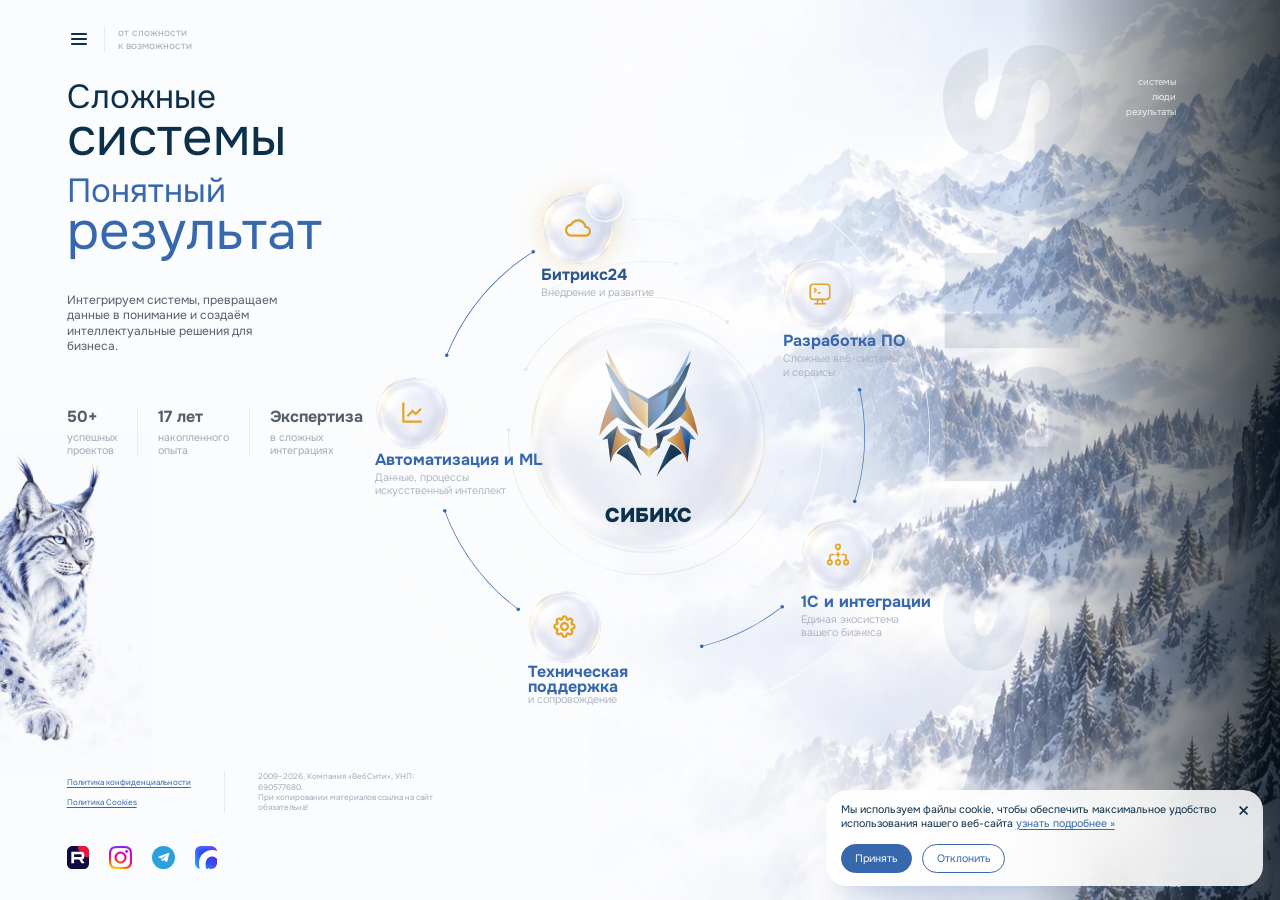
==== index.html @ 46ee2eb7 "first commit" ====
<!DOCTYPE html>
<html lang="ru">
  <head>
    <meta charset="UTF-8">
    <meta name="viewport" content="width=device-width, initial-scale=1.0">
    <meta name="description" content="Сибикс — интеграция систем, внедрение Битрикс24 и интеллектуальные решения для бизнеса.">
    <title>
      Сибикс — сложные системы, понятный результат
    </title>
    <link rel="icon" href="assets/implementation-img.svg" type="image/svg+xml">
    <link rel="stylesheet" href="css/style.css">
    <script src="js/main.js" defer>
    </script>
  </head>
  <body class="home">
    <header class="home-header">
      <button class="menu-toggle" type="button" aria-label="Открыть меню" aria-expanded="false" aria-controls="navigation">
        <img class="" src="assets/home-imgMenu.svg" alt="">
      </button>
      <p class="home-header__tagline">
        от сложности
        <br>
        к возможности
      </p>
      <nav class="navigation" id="navigation" aria-label="Основная навигация">
        <a class="navigation__link" href="implementation.html">
          Битрикс24
        </a>
        <a class="navigation__link" href="implementation.html#work">
          Разработка
        </a>
        <a class="navigation__link" href="implementation.html#work">
          1С
        </a>
        <a class="navigation__link" href="implementation.html#cases">
          Кейсы
        </a>
        <a class="navigation__link" href="implementation.html#company">
          Компания
        </a>
      </nav>
    </header>
    <main class="home-main">
      <div class="home-scenery" aria-hidden="true">
        <img class="home-scenery__mountains" src="assets/home-img2.webp" alt="">
        <img class="home-scenery__wordmark" src="assets/home-imgSibiks.webp" alt="">
        <img class="home-scenery__lynx" src="assets/home-img1.webp" alt="">
        <div class="home-scenery__rail">
          <span>
            системы
            <br>
            люди
            <br>
            результаты
          </span>
          <span>
            большие
            <br>
            задачи
            <br>
            вдохновляют
            <br>
            нас
          </span>
        </div>
      </div>
      <section class="home-intro" aria-labelledby="home-title">
        <h1 class="home-intro__title" id="home-title">
          <span>
            Сложные
            <strong>
              системы
            </strong>
          </span>
          <span>
            Понятный
            <strong>
              результат
            </strong>
          </span>
        </h1>
        <p class="home-intro__description">
          Интегрируем системы, превращаем данные в понимание и создаём интеллектуальные решения для бизнеса.
        </p>
        <div class="home-stats">
          <div class="home-stats__item">
            <strong>
              50+
            </strong>
            <span>
              успешных
              <br>
              проектов
            </span>
          </div>
          <div class="home-stats__item">
            <strong>
              17 лет
            </strong>
            <span>
              накопленного
              <br>
              опыта
            </span>
          </div>
          <div class="home-stats__item">
            <strong>
              Экспертиза
            </strong>
            <span>
              в сложных
              <br>
              интеграциях
            </span>
          </div>
        </div>
      </section>
      <section class="ecosystem" aria-label="Наши направления">
        <img class="ecosystem__orbit ecosystem__orbit--0" src="assets/home-imgEllipse2.svg" alt="">
        <img class="ecosystem__orbit ecosystem__orbit--1" src="assets/home-imgEllipse11.svg" alt="">
        <img class="ecosystem__orbit ecosystem__orbit--2" src="assets/home-imgEllipse8.svg" alt="">
        <img class="ecosystem__orbit ecosystem__orbit--3" src="assets/home-imgEllipse6.svg" alt="">
        <img class="ecosystem__orbit ecosystem__orbit--4" src="assets/home-img4.svg" alt="">
        <img class="ecosystem__orbit ecosystem__orbit--5" src="assets/home-imgEllipse5.svg" alt="">
        <img class="ecosystem__orbit ecosystem__orbit--6" src="assets/home-imgEllipse3.svg" alt="">
        <img class="ecosystem__orbit ecosystem__orbit--7" src="assets/home-imgEllipse10.svg" alt="">
        <img class="ecosystem__orbit ecosystem__orbit--8" src="assets/home-imgEllipse4.svg" alt="">
        <img class="ecosystem__orbit ecosystem__orbit--9" src="assets/home-imgEllipse9.svg" alt="">
        <div class="ecosystem__center">
          <img class="ecosystem__glass" src="assets/home-img3.webp" alt="">
          <img class="ecosystem__logo" src="assets/home-img.svg" alt="">
          <strong>
            СИБИКС
          </strong>
        </div>
        <a class="ecosystem__service ecosystem__service--bitrix" href="implementation.html">
          <span class="ecosystem__bubble">
            <img class="ecosystem__bubble-glass" src="assets/home-img5.webp" alt="">
            <img class="ecosystem__icon" src="assets/home-imgFileCloudOutline.svg" alt="">
          </span>
          <strong>
            Битрикс24
          </strong>
          <span class="ecosystem__description">
            Внедрение и развитие
          </span>
        </a>
        <a class="ecosystem__service ecosystem__service--development" href="implementation.html#work">
          <span class="ecosystem__bubble">
            <img class="ecosystem__bubble-glass" src="assets/home-img5.webp" alt="">
            <img class="ecosystem__icon" src="assets/home-imgProgramingDataProgrammingCodeMonitor.svg" alt="">
          </span>
          <strong>
            Разработка ПО
          </strong>
          <span class="ecosystem__description">
            Сложные веб-системы
            <br>
            и сервисы
          </span>
        </a>
        <a class="ecosystem__service ecosystem__service--integration" href="implementation.html#work">
          <span class="ecosystem__bubble">
            <img class="ecosystem__bubble-glass" src="assets/home-img5.webp" alt="">
            <img class="ecosystem__icon" src="assets/home-imgProgramingDataHierarchyAdd.svg" alt="">
          </span>
          <strong>
            1С и интеграции
          </strong>
          <span class="ecosystem__description">
            Единая экосистема
            <br>
            вашего бизнеса
          </span>
        </a>
        <a class="ecosystem__service ecosystem__service--support" href="implementation.html#work">
          <span class="ecosystem__bubble">
            <img class="ecosystem__bubble-glass" src="assets/home-img5.webp" alt="">
            <img class="ecosystem__icon" src="assets/home-imgSettings.svg" alt="">
          </span>
          <strong>
            Техническая поддержка
          </strong>
          <span class="ecosystem__description">
            и сопровождение
          </span>
        </a>
        <a class="ecosystem__service ecosystem__service--automation" href="implementation.html#work">
          <span class="ecosystem__bubble">
            <img class="ecosystem__bubble-glass" src="assets/home-img5.webp" alt="">
            <img class="ecosystem__icon" src="assets/home-imgChartLineChartUp.svg" alt="">
          </span>
          <strong>
            Автоматизация и ML
          </strong>
          <span class="ecosystem__description">
            Данные, процессы
            <br>
            искусственный интеллект
          </span>
        </a>
      </section>
    </main>
    <footer class="home-footer">
      <div class="home-footer__legal">
        <div>
          <button class="text-link" type="button" data-open-policy>
            Политика конфиденциальности
          </button>
          <button class="text-link" type="button" data-open-policy>
            Политика Cookies
          </button>
        </div>
        <p>
          2009–2026, Компания «ВебСити», УНП: 690577680.
          <br>
          При копировании материалов ссылка на сайт обязательна!
        </p>
      </div>
      <div class="socials" aria-label="Социальные сети">
        <img class="socials__icon" src="assets/home-imgRutube.svg" alt="Rutube">
        <img class="socials__icon" src="assets/home-imgSocial.webp" alt="Instagram">
        <img class="socials__icon" src="assets/home-imgGroup873.svg" alt="Telegram">
        <span class="socials__max">
          <img class="" src="assets/home-imgRectangle1.webp" alt="">
          <img class="" src="assets/home-imgVector.svg" alt="">
        </span>
      </div>
    </footer>
    <dialog class="quote" aria-labelledby="quote-title">
      <button class="quote__close" type="button" aria-label="Закрыть форму" data-close-dialog>
        ×
      </button>
      <form class="quote__form">
        <div class="quote__heading">
          <h2 id="quote-title">
            Получить коммерческое предложение
          </h2>
          <p>
            Оставьте данные — подготовим КП и свяжемся с вами.
          </p>
        </div>
        <div class="quote__fields">
          <label class="field">
            <span>
              Ваше имя:
            </span>
            <input name="name" autocomplete="name" placeholder="Иван" required>
          </label>
          <label class="field">
            <span>
              Телефон:
            </span>
            <input name="phone" type="tel" autocomplete="tel" placeholder="+375..." required>
          </label>
          <label class="field">
            <span>
              E-mail:
            </span>
            <input name="email" type="email" autocomplete="email" placeholder="name@company.by" required>
          </label>
          <label class="field">
            <span>
              УНП организации:
            </span>
            <input name="company" inputmode="numeric" pattern="[0-9]{9}" maxlength="9" placeholder="000000000">
          </label>
        </div>
        <label class="field">
          <span>
            Короткий комментарий
          </span>
          <textarea name="comment" placeholder="Ваше сообщение" rows="5">
          </textarea>
        </label>
        <label class="quote__consent">
          <input type="checkbox" name="consent" required>
          <span>
            Я согласен(а) с политикой конфиденциальности и обработкой персональных данных
          </span>
        </label>
        <button class="button button--white" type="submit">
          Получить КП
        </button>
        <p class="quote__status" role="status">
        </p>
      </form>
    </dialog>
    <dialog class="policy" aria-labelledby="policy-title">
      <button class="quote__close" type="button" data-close-dialog aria-label="Закрыть">
        ×
      </button>
      <h2 id="policy-title">
        Конфиденциальность и cookies
      </h2>
      <p>
        Сайт сохраняет только выбранные вами настройки cookies в браузере. Аналитика и рекламные cookies не подключены.
      </p>
      <p>
        Форма работает в демонстрационном режиме: введённые данные не отправляются на сервер.
      </p>
      <button class="button" type="button" data-cookie-reset>
        Изменить выбор cookies
      </button>
    </dialog>
    <aside class="cookies" aria-label="Настройки cookies" hidden>
      <button class="cookies__close" type="button" data-cookie-choice="dismissed" aria-label="Закрыть уведомление">
        ×
      </button>
      <p>
        Мы используем файлы cookie, чтобы обеспечить максимальное удобство использования нашего веб-сайта
        <button class="text-link" type="button" data-open-policy>
          узнать подробнее »
        </button>
      </p>
      <div class="cookies__actions">
        <button class="button" type="button" data-cookie-choice="accepted">
          Принять
        </button>
        <button class="button button--outline" type="button" data-cookie-choice="declined">
          Отклонить
        </button>
      </div>
    </aside>
  </body>
</html>
---- css/style.css ----
@import url("fonts.css");
@import url("orbits.css");

:root {
  --color-ink: #0c2f4a;
  --color-brand: #3768ad;
  --color-muted: #a3abb8;
  --color-text: #575e6b;
  --color-background: #fbfcfd;
  --color-gold: #e4a222;
  font-family: "Onest", Arial, sans-serif;
  color: var(--color-ink);
  background: var(--color-background);
  font-synthesis: none;
}

* {
  box-sizing: border-box;
}

html {
  overflow-x: hidden;
}

body {
  margin: 0;
}

button,
input,
textarea {
  font: inherit;
}

button,
a,
summary {
  -webkit-tap-highlight-color: transparent;
}

button,
summary {
  cursor: pointer;
}

button {
  color: inherit;
}

a {
  color: inherit;
  text-decoration: none;
}

button,
a,
summary,
input,
textarea {
  &:focus-visible {
    outline: 3px solid var(--color-gold);
    outline-offset: 5px;
  }
}

h1,
h2,
h3,
p {
  margin: 0;
}

img {
  display: block;
}

button {
  border: 0;
}

[hidden] {
  display: none !important;
}

.container {
  width: 100%;
  max-width: 1752px;
  margin-inline: auto;
  padding-inline: 16px;
}

.button {
  display: inline-flex;
  align-items: center;
  justify-content: center;
  gap: 10px;
  min-height: 52px;
  padding: 15px 25px;
  border: 1px solid var(--color-brand);
  border-radius: 50px;
  color: #fff;
  background: var(--color-brand);
  font-size: 16px;
  line-height: 1.25;
  transition: background .2s, transform .2s;

  &:hover {
    background: #28558e;
    transform: translateY(-2px);
  }

  & img {
    width: 24px;
    height: 24px;
  }
}

.button--white {
  min-width: 190px;
  min-height: 48px;
  color: var(--color-brand);
  border-color: #fff;
  background: #fff;
  font-size: 15px;
  font-weight: 600;

  &:hover {
    background: #e6ecf5;
  }
}

.button--outline {
  color: var(--color-brand);
  background: transparent;

  &:hover {
    background: #e6ecf5;
  }
}

.text-link {
  padding: 0;
  color: var(--color-brand);
  background: transparent;
  text-decoration: underline;
  text-underline-offset: 2px;
  text-align: left;
}

.menu-toggle {
  display: flex;
  align-items: center;
  justify-content: center;
  flex: 0 0 32px;
  padding: 4px;
  background: transparent;

  & img {
    width: 24px;
    height: 24px;
  }
}

.socials {
  display: flex;
  align-items: center;
  gap: 30px;
}

.socials__icon,
.socials__max {
  width: 34px;
  height: 34px;
}

.socials__max {
  position: relative;
  overflow: hidden;
  border-radius: 25%;

  & img:first-child {
    width: 34px;
    height: 34px;
  }

  & img:last-child {
    position: absolute;
    width: 26px;
    height: 26px;
    top: 4px;
    left: 4px;
  }
}

/* Главная занимает весь экран; размеры композиции зависят от обеих сторон окна. */
.implementation {
  overflow-x: clip;
}

.home {
  --scene-unit: min(0.052083333vw, 0.111111111dvh);
  position: relative;
  width: 100%;
  height: 100dvh;
  min-height: 480px;
  overflow: hidden;
}

.home-header {
  position: absolute;
  z-index: 5;
  top: calc(40 * var(--scene-unit));
  left: 5.208333%;
  display: flex;
  align-items: center;
  gap: calc(20 * var(--scene-unit));
  height: calc(36 * var(--scene-unit));
}

.home-header__tagline {
  padding-left: calc(20 * var(--scene-unit));
  border-left: 1px solid #e6ecf5;
  color: var(--color-muted);
  font-size: max(10px, calc(14 * var(--scene-unit)));
  line-height: 1.3;
}

.home-header .menu-toggle {
  flex-basis: 24px;
  padding: 0;
}

.home-header .navigation {
  position: absolute;
  top: calc(100% + 24px);
  left: 0;
  display: none;
  width: 260px;
  padding: 24px;
  border: 1px solid #e6ecf5;
  border-radius: 16px;
  background: #fffffff5;
  box-shadow: 0 15px 40px #0c2f4a15;
}

.home-header .navigation--open {
  display: grid;
  gap: 20px;
}

.home-main {
  position: relative;
  height: 100%;
}

.home-intro {
  position: absolute;
  z-index: 2;
  top: calc(116 * var(--scene-unit));
  left: 5.208333%;
}

.home-intro__title {
  display: grid;
  gap: calc(20 * var(--scene-unit));
  font-size: calc(50 * var(--scene-unit));
  line-height: calc(60 * var(--scene-unit));
  font-weight: 400;

  & > span:last-child {
    color: var(--color-brand);
  }

  & strong {
    display: block;
    font-size: calc(80 * var(--scene-unit));
    line-height: calc(60 * var(--scene-unit));
    font-weight: 400;
  }
}

.home-intro__description {
  max-width: calc(357 * var(--scene-unit));
  margin-top: calc(63 * var(--scene-unit));
  color: var(--color-text);
  font-size: calc(18 * var(--scene-unit));
  line-height: 1.3;
}

.home-stats {
  display: flex;
  gap: calc(30 * var(--scene-unit));
  margin-top: calc(78 * var(--scene-unit));
}

.home-stats__item {
  display: flex;
  flex-direction: column;
  gap: 3px;
  color: var(--color-muted);
  font-size: calc(16 * var(--scene-unit));
  line-height: 1.25;

  & strong {
    color: var(--color-text);
    font-size: calc(24 * var(--scene-unit));
    line-height: 1.3;
  }

  & + .home-stats__item {
    padding-left: calc(30 * var(--scene-unit));
    border-left: 1px solid #e6ecf5;
  }
}

.home-scenery {
  position: absolute;
  inset: 0;
  overflow: hidden;
  pointer-events: none;
}

.home-scenery__mountains {
  position: absolute;
  top: -9%;
  right: -2.65625%;
  width: 56.5625%;
  height: 161%;
  object-fit: cover;
}

.home-scenery__wordmark {
  position: absolute;
  z-index: 1;
  top: 5%;
  left: 73.7%;
  width: 49.22vw;
  height: 10.89vw;
  opacity: .7;
  transform: translateY(49.22vw) rotate(-90deg);
  transform-origin: top left;
}

.home-scenery__lynx {
  position: absolute;
  top: 48.1%;
  left: -12.34375%;
  width: 24.203125%;
  height: 38.78%;
  object-fit: cover;
  mix-blend-mode: multiply;
}

.home-scenery__rail {
  position: absolute;
  inset: 0 0 0 auto;
  display: flex;
  flex-direction: column;
  align-items: center;
  justify-content: space-between;
  width: 20.15625%;
  padding-block: calc(113 * var(--scene-unit)) calc(12 * var(--scene-unit));
  background: linear-gradient(90deg, transparent, #01090fc2);
  color: #ffffffcc;
  font-size: calc(14 * var(--scene-unit));
  text-align: right;
  line-height: 1.6;

  &::before {
    content: "";
    position: absolute;
    z-index: -1;
    top: 0;
    bottom: 0;
    width: 1px;
    background: #ffffff20;
  }
}

.ecosystem {
  position: absolute;
  z-index: 3;
  left: 28.59375%;
  top: 48.4444%;
  width: calc(846 * var(--scene-unit));
  aspect-ratio: 1;
  transform: translateY(-50%);
  font-size: calc(24 * var(--scene-unit));
}

.ecosystem__orbit {
  position: absolute;
  pointer-events: none;
}

.ecosystem__center {
  position: absolute;
  left: 28.605%;
  top: 28.487%;
  width: 42.908%;
  aspect-ratio: 1;

  & strong {
    position: absolute;
    left: 0;
    right: 0;
    bottom: 12%;
    text-align: center;
    font-size: calc(30 * var(--scene-unit));
    font-weight: 900;
  }
}

.ecosystem__glass {
  width: 100%;
  height: 100%;
  opacity: .43;
}

.ecosystem__logo {
  position: absolute;
  left: -7%;
  top: -21%;
  width: 91.5%;
  height: 91.5%;
}

.ecosystem__service {
  position: absolute;
  display: flex;
  flex-direction: column;
  align-items: flex-start;
  width: 30%;
  color: var(--color-brand);
  line-height: 1.25;
  transition: transform .25s;

  &:hover {
    transform: translateY(-5px);
  }
}

.ecosystem__bubble {
  position: relative;
  display: block;
  width: 43.733%;
  aspect-ratio: 1;
}

.ecosystem__bubble-glass {
  width: 100%;
  height: 100%;
}

.ecosystem__icon {
  position: absolute;
  left: 31.53%;
  top: 31.53%;
  width: 36%;
  height: 36%;
}

.ecosystem__description {
  margin-top: 1px;
  color: var(--color-muted);
  font-size: calc(16 * var(--scene-unit));
  font-weight: 300;
}

.ecosystem__service--bitrix {
  left: 31.087%;
  top: 6.62%;
}

.ecosystem__service--development {
  left: 73.995%;
  top: 18.322%;
}

.ecosystem__service--integration {
  left: 77.187%;
  top: 64.539%;
}

.ecosystem__service--automation {
  left: 1.655%;
  top: 39.362%;
}

.ecosystem__service--support {
  left: 28.723%;
  top: 77.305%;
  width: 28.133%;
  line-height: .95;

  & .ecosystem__bubble {
    width: 46.635%;
  }
}

.home-footer {
  position: absolute;
  z-index: 2;
  left: 5.208333%;
  bottom: calc(47 * var(--scene-unit));
  display: grid;
  gap: calc(50 * var(--scene-unit));
}

.home-footer__legal {
  display: flex;
  align-items: center;
  gap: calc(50 * var(--scene-unit));
  font-size: calc(12 * var(--scene-unit));
  line-height: 1.3;

  & > div {
    display: grid;
    gap: 10px;
  }

  & p {
    width: calc(340 * var(--scene-unit));
    padding-left: calc(50 * var(--scene-unit));
    border-left: 1px solid #e6ecf5;
    color: var(--color-muted);
  }
}

.home-footer .socials {
  gap: calc(30 * var(--scene-unit));
}

.home-footer .socials__icon,
.home-footer .socials__max {
  width: calc(34 * var(--scene-unit));
  height: calc(34 * var(--scene-unit));
}

/* Внутренняя страница: 1720 px полезного пространства + 16 px с каждой стороны. */
.site-header {
  position: relative;
  z-index: 10;
  background: #e6ecf5;
  border-bottom: 1px solid #dce4ef;
}

.site-header__inner {
  display: flex;
  align-items: center;
  justify-content: space-between;
  gap: 32px;
  min-height: 112px;

  & > .menu-toggle {
    display: none;
  }
}

.brand {
  display: flex;
  align-items: center;
  gap: 10px;

  & img {
    width: 33px;
    height: 33px;
  }
}

.brand__name {
  font-size: 30px;
  font-weight: 900;
}

.navigation {
  display: flex;
  align-items: center;
  gap: clamp(24px, 5.2vw, 100px);
  font-size: 16px;
}

.navigation__link {
  &:hover {
    color: var(--color-brand);
  }
}

.implementation-hero {
  position: relative;
}

.implementation-hero__inner {
  position: relative;
  padding-block: 50px;
}

.implementation-hero__image {
  position: absolute;
  z-index: -1;
  top: 0;
  left: 35.7%;
  width: 72.45%;
  height: auto;
}

.implementation-hero__content {
  display: flex;
  flex-direction: column;
  align-items: flex-start;
  gap: 30px;
  width: 48.55%;

  & h1 {
    font-size: clamp(42px, 3.65vw, 70px);
    line-height: 1.14;
    letter-spacing: -.02em;
  }

  & h1 span {
    display: block;
    color: var(--color-brand);
    font-weight: 400;
  }

  & > p:not(.breadcrumb) {
    color: var(--color-text);
    font-size: 16px;
    line-height: 1.3;
  }
}

.breadcrumb {
  font-size: 12px;
  color: var(--color-muted);
}

.section {
  padding-block: 50px;

  & h2 {
    font-size: clamp(36px, 3.125vw, 60px);
    line-height: 1.28;
    font-weight: 600;
  }
}

.section__description {
  max-width: 742px;
  margin-top: 20px;
  color: var(--color-text);
  font-size: 16px;
  line-height: 1.75;
}

.process {
  border-top: 1px solid #e6ecf5;

  & .process__title {
    color: #101010;
    font-size: 40px;
  }
}

.steps {
  display: grid;
  grid-template-columns: repeat(5, minmax(0, 1fr));
  gap: 20px;
  padding: 0;
  margin: 50px 0 0;
  list-style: none;
}

.steps__item {
  position: relative;
  min-height: 199px;
  padding: 22px 18px;
  border: 1px solid #fff;
  border-radius: 16px;
  background: #e6ecf5de;
  box-shadow: 10px 15px 0 -4px #d8e0eb, 0 25px 30px -15px #0004;

  & h3 {
    max-width: 292px;
    margin-top: 16px;
    font-size: 24px;
    line-height: 1;
    font-weight: 500;
  }

  & h3::before {
    content: "";
    display: block;
    width: 70px;
    height: 2px;
    margin-bottom: 16px;
    background: var(--color-muted);
  }
}

.steps__number {
  color: var(--color-muted);
  font-size: 60px;
  font-weight: 700;
  line-height: 1.28;
  letter-spacing: -3px;
}

.work {
  position: relative;
  overflow: hidden;
  padding-block: 100px;
  background: #0e1921;
}

.work__inner {
  position: relative;
}

.work__art {
  position: absolute;
  left: -15.23%;
  bottom: -120px;
  width: 54%;
  height: 700px;
}

.work__lynx-back {
  position: absolute;
  left: 0;
  bottom: 0;
  width: 100%;
}

.work__lynx {
  position: absolute;
  left: 5.4%;
  bottom: 45px;
  width: 85%;
}

.work__content {
  position: relative;
  width: 73.43%;
  margin-left: auto;

  & h2 {
    margin-bottom: 50px;
    color: var(--color-gold);
    font-size: clamp(40px, 3.65vw, 70px);
    font-weight: 600;
    line-height: 1.28;
  }
}

.work__grid {
  display: grid;
  grid-template-columns: repeat(5, minmax(0, 1fr));
  gap: 30px;
  padding: 0;
  margin: 0;
  list-style: none;
}

.work__item {
  min-height: 179px;
  padding: 20px;
  border-radius: 16px;
  background: #ffffff05;
  box-shadow: 0 25px 30px #0002;

  & span {
    color: var(--color-text);
    font-size: 60px;
    font-weight: 700;
    letter-spacing: -3px;
  }

  & h3 {
    margin-top: 16px;
    color: white;
    font-size: 18px;
    line-height: 1.28;
  }
}

.comparison {
  padding-block: 100px;
}

.comparison__grid {
  display: grid;
  grid-template-columns: repeat(2, minmax(0, 1fr));
  gap: 50px;
  margin-top: 50px;
}

.comparison__card {
  position: relative;
  overflow: hidden;
  min-height: 405px;
  padding: 22px 18px;
  border-radius: 20px;
  background: #fff;

  & h3 {
    position: relative;
    max-width: 520px;
    margin-bottom: 16px;
    color: var(--color-brand);
    font-size: 40px;
    font-weight: 600;
    line-height: 1.28;
  }

  & .arrow-list {
    position: relative;
  }
}

.comparison__image {
  position: absolute;
  right: -5px;
  bottom: -19px;
  width: 502px;
  height: 283px;
  object-fit: cover;
}

.comparison__card--after .comparison__image {
  right: -39px;
  bottom: -41px;
  width: 665px;
  height: 374px;
}

.arrow-list {
  display: grid;
  gap: 20px;
  padding: 0;
  margin: 0;
  list-style: none;
  font-size: 16px;
  color: var(--color-text);

  & li {
    display: flex;
    align-items: center;
    gap: 10px;
  }

  & img {
    flex: 0 0 24px;
    width: 24px;
    height: 24px;
  }
}

.comparison .arrow-list {
  max-width: 100%;
  min-height: 244px;

  & span {
    max-width: 80%;
  }
}

.cases__heading {
  display: flex;
  align-items: flex-start;
}

.badge {
  display: inline-block;
  padding: 5px 10px;
  border-radius: 10px;
  background: var(--color-brand);
  color: white;
  font-size: 12px;
  font-weight: 600;
  line-height: 2;
  white-space: nowrap;
}

.cases__grid {
  display: grid;
  grid-template-columns: repeat(3, minmax(0, 1fr));
  gap: 50px;
  margin-top: 50px;
}

.case-card {
  display: grid;
  gap: 20px;
  justify-items: start;
  padding: 20px;
  border-radius: 20px;
  background: #fff;
  box-shadow: 0 20px 35px -30px #3768ad4d;

  & .arrow-list {
    color: var(--color-ink);
    font-size: 20px;
  }
}

.case-card__heading {
  display: flex;
  align-items: center;
  justify-content: space-between;
  gap: 20px;
  width: 100%;
  min-height: 79px;

  & h3 {
    font-size: 24px;
    font-weight: 600;
  }

  & p {
    color: var(--color-muted);
    font-size: 16px;
  }
}

.case-card__logo {
  width: min(35%, 147px);
  height: auto;
}

.pricing {
  & h2 {
    color: var(--color-gold);
  }

  & .section__description {
    margin-top: 0;
    line-height: 1.3;
  }
}

.pricing__factors {
  display: grid;
  grid-template-columns: repeat(5, minmax(0, 1fr));
  gap: 12px;
  padding: 0;
  margin: 50px 0;
  list-style: none;

  & li {
    display: grid;
    place-items: center;
    min-height: 71px;
    padding: 20px 12px;
    border-radius: 15px;
    background: #e6ecf5;
    color: var(--color-text);
    font-size: 24px;
    font-weight: 600;
    text-align: center;
  }
}

.pricing__note {
  margin-bottom: 50px;
  padding-left: 20px;
  border-left: 2px solid var(--color-gold);
  color: var(--color-text);
  font-size: 16px;
}

.faq {
  border-top: 1px solid #e6ecf5;

  & h2 {
    font-size: 40px;
  }
}

.faq__list {
  display: grid;
  gap: 12px;
  margin-top: 50px;
}

.faq__item {
  border-radius: 15px;
  background: #fff;
  box-shadow: 0 10px 18px -15px #3768ad4d;

  & summary {
    display: flex;
    align-items: center;
    justify-content: space-between;
    gap: 20px;
    padding: 20px;
    color: var(--color-text);
    font-size: 24px;
    font-weight: 600;
    list-style: none;
  }

  & summary::-webkit-details-marker {
    display: none;
  }

  & p {
    max-width: 1000px;
    padding: 0 20px 24px;
    color: var(--color-text);
    line-height: 1.6;
  }

  &[open] .faq__icon {
    transform: rotate(45deg);
  }
}

.faq__icon {
  flex-shrink: 0;
  width: 24px;
  height: 24px;
  transition: transform .2s;
}

.final-cta {
  padding-block: 50px;
  background: var(--color-brand);
  color: #fff;
}

.final-cta__inner {
  display: flex;
  align-items: center;
  justify-content: center;
  gap: 20px;

  & h2 {
    font-size: 36px;
    font-weight: 600;
  }
}

.site-footer {
  padding-block: 50px;
  color: var(--color-muted);
  background: var(--color-ink);
}

.site-footer__top {
  display: flex;
  align-items: center;
  gap: 50px;
  padding-bottom: 30px;
}

.site-footer__brand {
  flex: 0 0 204px;

  & a {
    color: #fff;
    font-size: 24px;
    font-weight: 700;
  }

  & p {
    margin-top: 5px;
    font-size: 12px;
    line-height: 1.5;
  }
}

.site-footer__advantages {
  display: flex;
  align-items: center;
  gap: 20px;
  flex: 1;
  padding: 20px;
  border: 1px solid #ffffff26;
  border-radius: 20px;

  & h3 {
    color: var(--color-gold);
    font-size: 24px;
    font-weight: 600;
  }

  & span {
    display: grid;
    place-content: center;
    flex: 1;
    min-height: 89px;
    padding: 15px;
    border-radius: 20px;
    background: var(--color-gold);
    color: #fff;
    font-size: 20px;
    font-weight: 600;
    text-align: center;
  }
}

.site-footer__columns {
  display: grid;
  grid-template-columns: repeat(5, minmax(0, 1fr));
  gap: 50px;
  padding-block: 30px;
  border-block: 1px solid #ffffff26;
}

.site-footer__column {
  display: flex;
  flex-direction: column;
  align-items: flex-start;
  gap: 10px;

  & h3 {
    margin-bottom: 10px;
    color: #fff;
    font-size: 14px;
    font-weight: 600;
  }
}

.site-footer__link {
  padding: 0;
  background: transparent;
  color: var(--color-muted);
  font-size: 12px;
  line-height: 1.5;
  text-align: left;

  &:hover {
    color: #fff;
  }
}

.site-footer__bottom {
  display: flex;
  align-items: center;
  gap: 24px;
  padding-top: 30px;
  font-size: 12px;

  & > span {
    margin-left: auto;
    color: #fff;
    font-size: 14px;
    font-weight: 600;
  }
}

/* Нативный dialog удерживает фокус и поддерживает закрытие по Escape. */
dialog {
  border: 0;

  &::backdrop {
    background: #0e1921cc;
    backdrop-filter: blur(7.5px);
  }
}

body:has(dialog[open]) {
  overflow: hidden;
}

.quote {
  width: 100%;
  max-width: none;
  height: 100dvh;
  max-height: none;
  margin: 0;
  padding: 100px max(32px, calc((100vw - 1520px) / 2));
  color: #fff;
  background: #0e192133;

  &[open] {
    display: grid;
    align-items: center;
  }
}

.quote__close {
  position: absolute;
  top: 48px;
  right: 48px;
  display: grid;
  place-items: center;
  width: 44px;
  height: 44px;
  padding: 0;
  color: inherit;
  background: transparent;
  font-size: 32px;
  line-height: 1;
}

.quote__form {
  display: grid;
  gap: 50px;
  width: 100%;

  & > .button {
    justify-self: start;
  }
}

.quote__heading {
  & h2 {
    font-size: 40px;
    font-weight: 600;
  }

  & p {
    margin-top: 20px;
    font-size: 20px;
  }
}

.quote__fields {
  display: grid;
  grid-template-columns: repeat(4, minmax(0, 1fr));
  gap: 50px;
}

.field {
  display: grid;
  gap: 10px;
  color: var(--color-muted);
  font-size: 16px;

  & input,
  & textarea {
    width: 100%;
    min-width: 0;
    padding: 10px 20px;
    border: 1px solid #e6ecf5;
    border-radius: 5px;
    color: var(--color-ink);
    background: #fff;
  }

  & input::placeholder,
  & textarea::placeholder {
    color: var(--color-muted);
  }

  & textarea {
    min-height: 149px;
    resize: vertical;
  }
}

.quote__consent {
  display: flex;
  align-items: center;
  gap: 10px;
  max-width: 554px;
  color: #e6ecf5;
  font-size: 12px;

  & input {
    flex: 0 0 16px;
    width: 16px;
    height: 16px;
    accent-color: var(--color-brand);
  }
}

.quote__status:empty {
  display: none;
}

.policy,
.case-dialog {
  width: min(720px, calc(100% - 32px));
  max-height: calc(100dvh - 32px);
  padding: 60px 32px 32px;
  border-radius: 20px;
  color: var(--color-ink);
  background: #fff;

  & h2 {
    margin-bottom: 24px;
    font-size: 32px;
  }

  & h3,
  & p,
  & .button {
    margin-top: 20px;
  }

  & p {
    color: var(--color-text);
    line-height: 1.6;
  }

  & .quote__close {
    top: 10px;
    right: 10px;
  }
}

.cookies {
  position: fixed;
  z-index: 15;
  right: 25px;
  bottom: 21px;
  width: min(654px, calc(100% - 32px));
  padding: 20px;
  border-radius: 20px;
  background: #ffffffdd;
  backdrop-filter: blur(16px);
  box-shadow: 0 20px 28px -16px #3768ad4d;
  font-size: 16px;
  line-height: 1.3;

  & p {
    padding-right: 10px;
  }
}

.cookies__close {
  position: absolute;
  top: 5px;
  right: 5px;
  width: 30px;
  height: 30px;
  background: transparent;
  font-size: 24px;
}

.cookies__actions {
  display: flex;
  gap: 10px;
  margin-top: 20px;

  & .button {
    min-height: 40px;
    padding: 10px 20px;
  }
}

@media (min-width: 901px) {
  .home .cookies {
    width: calc(654 * var(--scene-unit));
    right: calc(25 * var(--scene-unit));
    bottom: calc(21 * var(--scene-unit));
    padding: calc(20 * var(--scene-unit));
    font-size: calc(16 * var(--scene-unit));

    & .cookies__actions {
      margin-top: calc(20 * var(--scene-unit));
    }

    & .button {
      min-height: 0;
      padding: calc(10 * var(--scene-unit)) calc(20 * var(--scene-unit));
      font-size: calc(16 * var(--scene-unit));
    }
  }
}

@media (max-width: 1300px) {
  .navigation {
    gap: 28px;
  }

  .work__grid {
    gap: 16px;
  }

  .work__item {
    padding: 16px;

    & h3 {
      font-size: 15px;
    }
  }

  .comparison__grid,
  .cases__grid {
    gap: 24px;
  }

  .comparison__card h3 {
    font-size: 30px;
  }

  .comparison__image {
    opacity: .45;
  }

  .pricing__factors li {
    font-size: 18px;
  }

  .site-footer__advantages {
    gap: 12px;

    & h3 {
      font-size: 20px;
    }

    & span {
      padding: 12px;
      font-size: 16px;
    }
  }

  .site-footer__columns {
    gap: 24px;
  }
}

@media (max-width: 900px) {
  .site-header__inner {
    min-height: 80px;
    gap: 20px;

    & > .button {
      margin-left: auto;
    }

    & > .menu-toggle {
      display: flex;
    }
  }

  .site-header .navigation {
    position: absolute;
    top: 100%;
    left: 0;
    right: 0;
    display: none;
    padding: 24px;
    background: #e6ecf5;
    box-shadow: 0 20px 30px #0c2f4a15;
  }

  .site-header .navigation--open {
    display: grid;
    gap: 24px;
  }

  .implementation {
    overflow-x: clip;
  }

  .implementation-hero__content {
    width: 60%;
  }

  .implementation-hero__image {
    top: 30px;
    left: 37%;
    width: 85%;
    opacity: .65;
  }

  .steps {
    grid-template-columns: repeat(3, minmax(0, 1fr));
  }

  .steps__item h3 {
    font-size: 20px;
  }

  .work {
    padding-block: 60px;
  }

  .work__content {
    width: 100%;
  }

  .work__art {
    opacity: .35;
    width: 80%;
  }

  .work__grid {
    grid-template-columns: repeat(5, minmax(0, 1fr));
  }

  .work__item span {
    font-size: 44px;
  }

  .comparison {
    padding-block: 60px;
  }

  .comparison__grid {
    grid-template-columns: 1fr;
  }

  .comparison__card {
    min-height: 420px;
  }

  .comparison__image {
    opacity: 1;
  }

  .comparison .arrow-list span {
    max-width: 75%;
  }

  .cases__grid {
    grid-template-columns: 1fr;
  }

  .pricing__factors {
    grid-template-columns: repeat(3, minmax(0, 1fr));
  }

  .final-cta__inner {
    flex-direction: column;
    text-align: center;

    & h2 {
      font-size: 30px;
    }
  }

  .site-footer__top {
    align-items: stretch;
    flex-direction: column;
    gap: 24px;
  }

  .site-footer__brand {
    flex-basis: auto;
  }

  .site-footer__columns {
    grid-template-columns: repeat(3, minmax(0, 1fr));
    gap: 32px;
  }

  .site-footer__bottom {
    flex-wrap: wrap;
  }

  .quote {
    padding: 90px 32px 40px;
  }

  .quote__fields {
    grid-template-columns: repeat(2, minmax(0, 1fr));
    gap: 24px;
  }

  .quote__form {
    gap: 32px;
  }

  .quote__close {
    top: 20px;
    right: 20px;
  }

  .home {
    --scene-unit: min(0.1vw, 0.075dvh);
    min-height: 560px;
  }

  .home-header {
    top: 20px;
    left: 24px;
    height: 32px;
    gap: 16px;
  }

  .home-header__tagline {
    padding-left: 16px;
    font-size: 10px;
  }

  .home-scenery__mountains {
    left: 26%;
    right: auto;
    width: 100%;
    opacity: .5;
  }

  .home-scenery__rail,
  .home-scenery__wordmark,
  .home-scenery__lynx {
    display: none;
  }

  .home-intro {
    top: 88px;
    left: 24px;
    right: 24px;
  }

  .home-intro__title {
    grid-template-columns: 1fr 1fr;
    gap: 16px;
    font-size: clamp(24px, 4vw, 38px);
    line-height: 1.05;

    & strong {
      margin-top: 5px;
      font-size: clamp(32px, 5.8vw, 54px);
      line-height: 1;
    }
  }

  .home-intro__description {
    max-width: 360px;
    margin-top: 20px;
    font-size: 13px;
  }

  .home-stats {
    gap: 20px;
    margin-top: 24px;
  }

  .home-stats__item {
    font-size: 11px;

    & strong {
      font-size: 17px;
    }

    & + .home-stats__item {
      padding-left: 20px;
    }
  }

  .ecosystem {
    --scene-unit: min(0.098vw, 0.061dvh);
    top: 61%;
    left: 50%;
    width: min(83vw, 51.6dvh);
    transform: translate(-50%, -50%);
    font-size: max(12px, calc(24 * var(--scene-unit)));
  }

  .ecosystem__description {
    font-size: max(9px, calc(16 * var(--scene-unit)));
  }

  .home-footer {
    left: 24px;
    right: 24px;
    bottom: 20px;
    gap: 16px;
  }

  .home-footer__legal {
    justify-content: space-between;
    gap: 16px;
    font-size: 9px;

    & > div {
      gap: 6px;
    }

    & p {
      width: 45%;
      padding-left: 16px;
    }
  }

  .home-footer .socials {
    gap: 18px;
  }

  .home-footer .socials__icon,
  .home-footer .socials__max {
    width: 24px;
    height: 24px;
  }

  .home-footer .socials__max {
    & img:first-child {
      width: 24px;
      height: 24px;
    }

    & img:last-child {
      width: 18px;
      height: 18px;
      top: 3px;
      left: 3px;
    }
  }

  .cookies {
    right: 16px;
    bottom: 16px;
    padding: 20px;
    font-size: 13px;
  }
}

@media (max-width: 600px) {
  .brand {
    gap: 6px;

    & img {
      width: 26px;
      height: 26px;
    }
  }

  .brand__name {
    font-size: 22px;
  }

  .site-header__inner {
    gap: 12px;
    min-height: 72px;

    & > .button {
      padding: 10px 14px;
      min-height: 40px;
      font-size: 12px;
    }
  }

  .implementation-hero__inner {
    padding-block: 32px 0;
  }

  .implementation-hero__content {
    width: 100%;
    gap: 24px;

    & h1 {
      font-size: clamp(34px, 8vw, 48px);
    }

    & > p:not(.breadcrumb) {
      font-size: 15px;
      line-height: 1.5;
    }
  }

  .implementation-hero__image {
    position: relative;
    z-index: 0;
    top: auto;
    left: auto;
    width: calc(100% + 32px);
    margin: 16px -16px 0;
    opacity: 1;
    order: 2;
  }

  .implementation-hero__inner {
    display: flex;
    flex-direction: column;
  }

  .section {
    padding-block: 36px;

    & h2 {
      font-size: 30px;
      line-height: 1.2;
    }
  }

  .process .process__title {
    font-size: 28px;

    & br {
      display: none;
    }
  }

  .section__description {
    margin-top: 20px;
    font-size: 15px;
    line-height: 1.6;
  }

  .steps {
    grid-template-columns: repeat(2, minmax(0, 1fr));
    gap: 18px;
    margin-top: 28px;
  }

  .steps__item {
    min-height: 180px;
    padding: 18px 14px;

    &:last-child {
      grid-column: 1 / -1;
    }

    & h3 {
      font-size: 19px;
      line-height: 1.15;
    }
  }

  .steps__number {
    font-size: 48px;
  }

  .work {
    padding-block: 40px;
  }

  .work__content h2 {
    margin-bottom: 28px;
    font-size: 34px;
    line-height: 1.15;
  }

  .work__grid {
    grid-template-columns: repeat(2, minmax(0, 1fr));
    gap: 12px;
  }

  .work__item {
    min-height: 150px;
    background: #ffffff08;

    & h3 {
      font-size: 16px;
    }
  }

  .work__art {
    left: -55%;
    bottom: -80px;
    width: 180%;
    opacity: .25;
  }

  .comparison__grid,
  .cases__grid {
    margin-top: 28px;
  }

  .comparison__card {
    min-height: 600px;
    padding: 24px 18px 220px;

    & h3 {
      font-size: 27px;
    }
  }

  .comparison .arrow-list {
    gap: 16px;
    font-size: 14px;

    & span {
      max-width: none;
    }
  }

  .comparison__image {
    width: 390px;
    height: 220px;
    right: -80px;
    bottom: 0;
  }

  .comparison__card--after .comparison__image {
    width: 450px;
    height: 252px;
    right: -115px;
    bottom: -20px;
  }

  .cases__heading {
    flex-direction: column;
    gap: 12px;
  }

  .case-card {
    & .arrow-list {
      font-size: 15px;
    }
  }

  .case-card__heading {
    & h3 {
      font-size: 22px;
    }

    & p {
      font-size: 13px;
    }
  }

  .pricing__factors {
    grid-template-columns: repeat(2, minmax(0, 1fr));
    gap: 10px;
    margin-block: 28px;

    & li {
      min-height: 75px;
      padding: 16px 12px;
      font-size: 16px;
    }

    & li:last-child {
      grid-column: 1 / -1;
    }
  }

  .pricing__note {
    margin-bottom: 28px;
    line-height: 1.5;
  }

  .faq__list {
    margin-top: 28px;
  }

  .faq__item summary {
    padding: 18px 16px;
    font-size: 17px;
    line-height: 1.4;
  }

  .final-cta {
    padding-block: 36px;
  }

  .final-cta__inner h2 {
    font-size: 28px;
  }

  .site-footer {
    padding-block: 36px;
  }

  .site-footer__advantages {
    display: grid;
    grid-template-columns: 1fr 1fr;
    padding: 16px;

    & h3 {
      grid-column: 1 / -1;
    }
  }

  .site-footer__columns {
    grid-template-columns: repeat(2, minmax(0, 1fr));
    gap: 32px 20px;
  }

  .site-footer__bottom {
    align-items: flex-start;
    flex-direction: column;
    gap: 20px;

    & > span {
      margin-left: 0;
    }
  }

  .quote {
    padding: 80px 20px 32px;
  }

  .quote__heading {
    & h2 {
      font-size: 30px;
      line-height: 1.2;
    }

    & p {
      font-size: 16px;
      line-height: 1.5;
    }
  }

  .quote__fields {
    grid-template-columns: 1fr;
    gap: 20px;
  }

  .quote__form {
    gap: 28px;
  }

  .home-intro {
    top: 80px;
    left: 20px;
    right: 20px;
  }

  .home-intro__title {
    font-size: 23px;

    & strong {
      font-size: 33px;
      letter-spacing: -.03em;
    }
  }

  .home-intro__description {
    max-width: 315px;
    margin-top: 16px;
    font-size: 12px;
  }

  .home-stats {
    justify-content: space-between;
    gap: 12px;
    margin-top: 20px;
  }

  .home-stats__item {
    font-size: 10px;

    & strong {
      font-size: 15px;
    }

    & + .home-stats__item {
      padding-left: 16px;
    }
  }

  .ecosystem {
    --scene-unit: min(.098vw, .059dvh);
    top: 58%;
    width: min(83vw, 50dvh);
  }

  .ecosystem__service {
    width: 36%;
    font-size: 12px;
  }

  .ecosystem__bubble {
    width: 38%;
  }

  .ecosystem__service--support {
    left: 28.723%;
    width: 34%;

    & .ecosystem__bubble {
      width: 40%;
    }
  }

  .ecosystem__service--development {
    left: 70%;
  }

  .ecosystem__service--integration {
    left: 71%;
  }

  .ecosystem__service--automation {
    left: -3%;
  }

  .ecosystem__description {
    font-size: 8px;
  }

  .home-footer {
    left: 20px;
    right: 20px;
    bottom: 16px;
    gap: 12px;
  }

  .home-footer__legal {
    gap: 10px;
    font-size: 8px;

    & p {
      width: 48%;
      padding-left: 10px;
    }
  }
}

@media (max-width: 900px) and (max-height: 700px) and (orientation: portrait) {
  .home-intro__description {
    margin-top: 12px;
  }

  .home-stats {
    margin-top: 12px;
  }

  .ecosystem {
    top: 63%;
    width: min(64vw, 36dvh);
    --scene-unit: min(.083vw, .0496dvh);
  }

  .ecosystem__description {
    display: none;
  }
}

@media (max-width: 900px) and (orientation: landscape) {
  .home {
    min-height: 320px;
  }

  .home-intro {
    width: 44%;
    top: 80px;
  }

  .home-intro__title {
    display: grid;
    grid-template-columns: 1fr;
    font-size: 24px;
    gap: 12px;

    & strong {
      font-size: 34px;
    }
  }

  .home-intro__description {
    font-size: 10px;
    max-width: 250px;
    margin-top: 16px;
  }

  .home-stats {
    margin-top: 16px;
  }

  .home-stats__item {
    font-size: 8px;

    & strong {
      font-size: 13px;
    }
  }

  .ecosystem {
    top: 48%;
    left: 67%;
    width: 75dvh;
    --scene-unit: .0886dvh;
  }

  .home-footer {
    bottom: 12px;
  }

  .home-footer__legal {
    display: none;
  }
}

/* Стеклянный спутник мягко перелетает между направлениями. */
.ecosystem__traveler {
  position: absolute;
  z-index: 4;
  top: 0;
  left: 0;
  border: 1px solid #ffffffed;
  border-radius: 50%;
  background: radial-gradient(circle at 28% 24%, #fff 0%, #ffffffb3 12%, #e5efff33 42%, #a5bddf55 68%, #ffffffcc 82%, #e4a22255 100%);
  box-shadow: inset 2px 3px 8px #fff, inset -3px -4px 9px #3768ad22, 0 5px 20px #3768ad22;
  backdrop-filter: blur(1px);
  pointer-events: none;
  will-change: transform;

  &::before {
    content: "";
    position: absolute;
    inset: 10%;
    border: 1px solid #ffffff8c;
    border-radius: inherit;
  }

  &::after {
    content: "";
    position: absolute;
    top: 20%;
    left: 23%;
    width: 22%;
    height: 12%;
    border-radius: 50%;
    background: #fff;
    filter: blur(1px);
    transform: rotate(-35deg);
  }
}

.ecosystem__traveler--docked {
  animation: traveler-breathe 3s ease-in-out infinite;
}

.ecosystem__service {
  & .ecosystem__bubble {
    transition: filter .6s ease;
  }

  & > strong {
    transition: color .6s ease;
  }
}

.ecosystem__service--highlighted {
  & .ecosystem__bubble {
    filter: drop-shadow(0 0 12px #e4a22240);
  }

  & > strong {
    color: #28558e;
  }
}

@keyframes traveler-breathe {
  0%,
  100% {
    margin-top: 0;
  }

  50% {
    margin-top: -6px;
  }
}

@media (prefers-reduced-motion: reduce) {
  .ecosystem__traveler {
    display: none;
    animation: none;
  }

  *,
  *::before,
  *::after {
    scroll-behavior: auto !important;
    transition: none !important;
  }
}
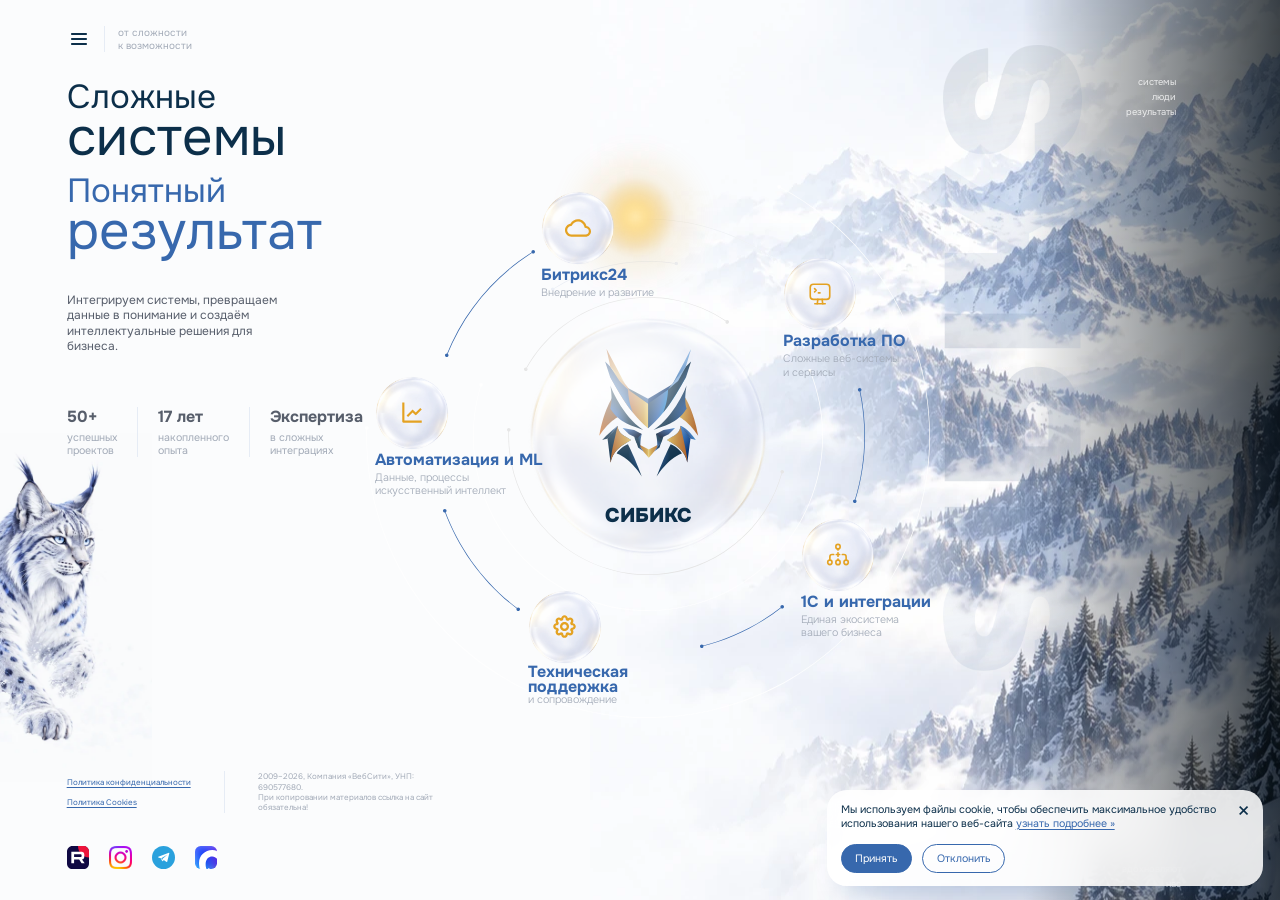
==== commit 46174b17: "Open inquiry form for homepage services except Bitrix" ====
--- a/index.html
+++ b/index.html
@@ -145,7 +145,7 @@
             Внедрение и развитие
           </span>
         </a>
-        <a class="ecosystem__service ecosystem__service--development" href="implementation.html#work">
+        <button class="ecosystem__service ecosystem__service--development" type="button" data-open-quote>
           <span class="ecosystem__bubble">
             <img class="ecosystem__bubble-glass" src="assets/home-img5.webp" alt="">
             <img class="ecosystem__icon" src="assets/home-imgProgramingDataProgrammingCodeMonitor.svg" alt="">
@@ -158,8 +158,8 @@
             <br>
             и сервисы
           </span>
-        </a>
-        <a class="ecosystem__service ecosystem__service--integration" href="implementation.html#work">
+        </button>
+        <button class="ecosystem__service ecosystem__service--integration" type="button" data-open-quote>
           <span class="ecosystem__bubble">
             <img class="ecosystem__bubble-glass" src="assets/home-img5.webp" alt="">
             <img class="ecosystem__icon" src="assets/home-imgProgramingDataHierarchyAdd.svg" alt="">
@@ -172,8 +172,8 @@
             <br>
             вашего бизнеса
           </span>
-        </a>
-        <a class="ecosystem__service ecosystem__service--support" href="implementation.html#work">
+        </button>
+        <button class="ecosystem__service ecosystem__service--support" type="button" data-open-quote>
           <span class="ecosystem__bubble">
             <img class="ecosystem__bubble-glass" src="assets/home-img5.webp" alt="">
             <img class="ecosystem__icon" src="assets/home-imgSettings.svg" alt="">
@@ -184,8 +184,8 @@
           <span class="ecosystem__description">
             и сопровождение
           </span>
-        </a>
-        <a class="ecosystem__service ecosystem__service--automation" href="implementation.html#work">
+        </button>
+        <button class="ecosystem__service ecosystem__service--automation" type="button" data-open-quote>
           <span class="ecosystem__bubble">
             <img class="ecosystem__bubble-glass" src="assets/home-img5.webp" alt="">
             <img class="ecosystem__icon" src="assets/home-imgChartLineChartUp.svg" alt="">
@@ -198,7 +198,7 @@
             <br>
             искусственный интеллект
           </span>
-        </a>
+        </button>
       </section>
     </main>
     <footer class="home-footer">
--- a/css/style.css
+++ b/css/style.css
@@ -431,6 +431,9 @@
   flex-direction: column;
   align-items: flex-start;
   width: 30%;
+  padding: 0;
+  background: transparent;
+  text-align: left;
   color: var(--color-brand);
   line-height: 1.25;
   transition: transform .25s;
@@ -1580,7 +1583,7 @@
   }
 
   .home-scenery__mountains {
-    left: 26%;
+    left: 0;
     right: auto;
     width: 100%;
     opacity: .5;
@@ -2161,53 +2164,37 @@
   }
 }
 
-/* Стеклянный спутник мягко перелетает между направлениями. */
+/* Золотой свет движется под стеклянными иконками по общей орбите. */
 .ecosystem__traveler {
   position: absolute;
-  z-index: 4;
+  z-index: 0;
   top: 0;
   left: 0;
-  border: 1px solid #ffffffed;
   border-radius: 50%;
-  background: radial-gradient(circle at 28% 24%, #fff 0%, #ffffffb3 12%, #e5efff33 42%, #a5bddf55 68%, #ffffffcc 82%, #e4a22255 100%);
-  box-shadow: inset 2px 3px 8px #fff, inset -3px -4px 9px #3768ad22, 0 5px 20px #3768ad22;
-  backdrop-filter: blur(1px);
+  background: radial-gradient(circle, #fff8df 0%, #ffdf8c 12%, #f6c65a99 30%, #e4a22240 52%, #e4a22200 72%);
+  box-shadow: 0 0 32px 8px #e4a22230;
+  filter: blur(5px);
   pointer-events: none;
   will-change: transform;
-
-  &::before {
-    content: "";
-    position: absolute;
-    inset: 10%;
-    border: 1px solid #ffffff8c;
-    border-radius: inherit;
-  }
-
-  &::after {
-    content: "";
-    position: absolute;
-    top: 20%;
-    left: 23%;
-    width: 22%;
-    height: 12%;
-    border-radius: 50%;
-    background: #fff;
-    filter: blur(1px);
-    transform: rotate(-35deg);
-  }
-}
-
-.ecosystem__traveler--docked {
-  animation: traveler-breathe 3s ease-in-out infinite;
 }
 
 .ecosystem__service {
+  z-index: 1;
+
+  &:hover {
+    transform: none;
+  }
+
   & .ecosystem__bubble {
-    transition: filter .6s ease;
+    transition: filter .5s ease;
   }
 
   & > strong {
-    transition: color .6s ease;
+    transition: color .5s ease;
+  }
+
+  &:focus-visible .ecosystem__bubble {
+    filter: drop-shadow(0 0 12px #e4a22240);
   }
 }
 
@@ -2218,17 +2205,6 @@
 
   & > strong {
     color: #28558e;
-  }
-}
-
-@keyframes traveler-breathe {
-  0%,
-  100% {
-    margin-top: 0;
-  }
-
-  50% {
-    margin-top: -6px;
   }
 }
 
